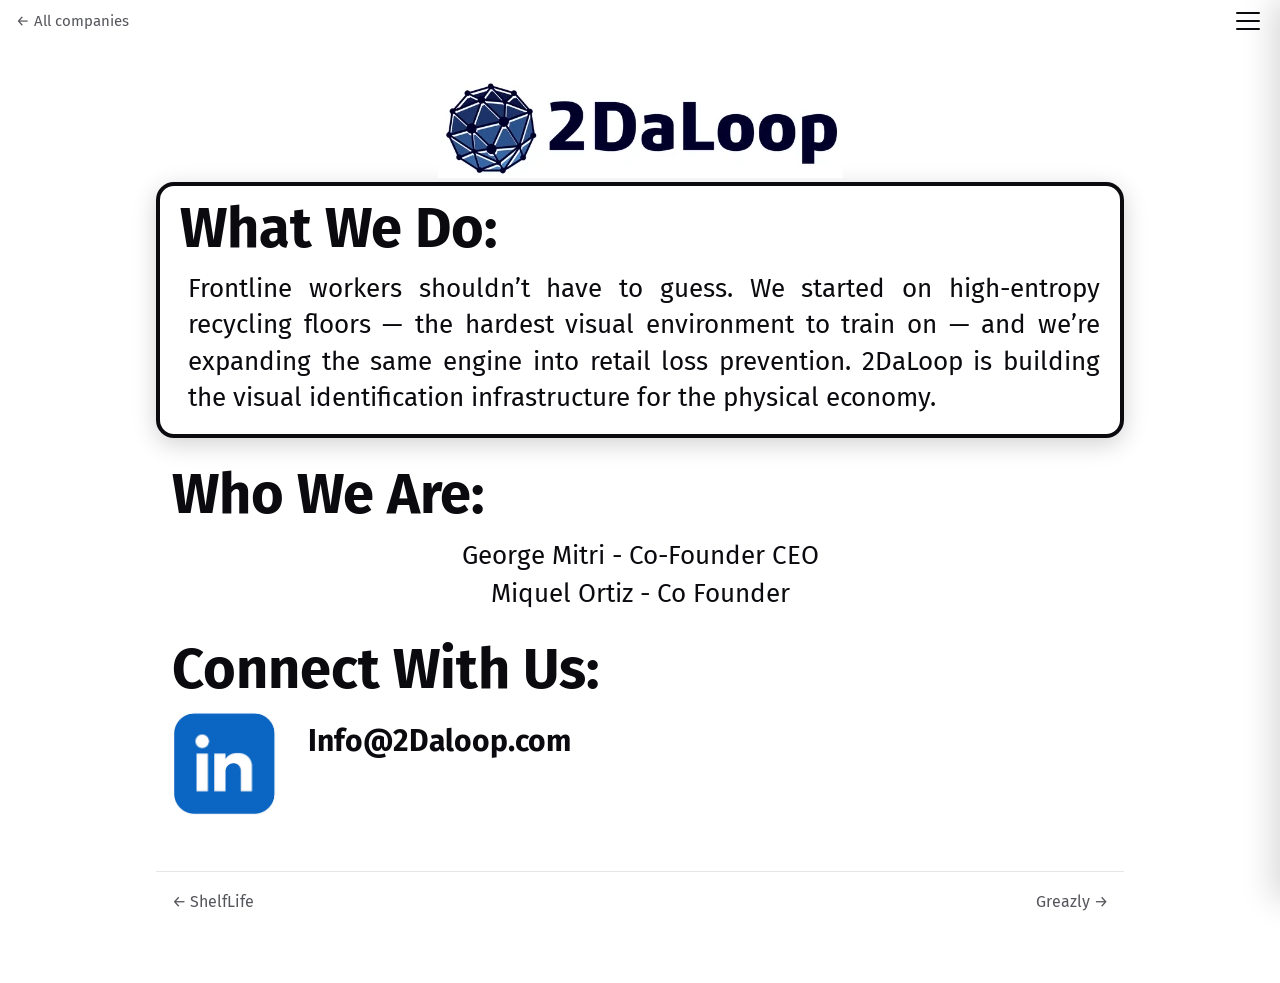
==== companies/2daloop.html @ c53cc679 "First Outline Upload" ====
<!doctype html>
<html lang="en">
<head>
<meta charset="utf-8">
<meta name="viewport" content="width=device-width, initial-scale=1">
<title>2DaLoop · Techstars Future of Food</title>
<meta name="description" content="2DaLoop at Techstars Future of Food Demo Day.">
<link rel="preconnect" href="https://fonts.googleapis.com">
<link rel="preconnect" href="https://fonts.gstatic.com" crossorigin>
<link href="https://fonts.googleapis.com/css2?family=Fira+Sans:wght@400;600;700&display=swap" rel="stylesheet">
<link rel="stylesheet" href="../styles.css">
</head>
<body>
<header class="topbar">
  <a class="back" href="../index.html">← All companies</a>
  <button class="menu-btn" aria-label="Open menu" aria-expanded="false" aria-controls="menu"><span></span><span></span><span></span></button>
</header>
<div class="menu-scrim"></div>
<nav class="menu" id="menu" aria-label="Site">
  <button class="close" aria-label="Close menu">&times;</button>
  <ul><li><a href="../index.html">Demo Day home</a></li></ul>
  <h2>Companies</h2>
  <ul>
      <li><a href="../companies/shelflife.html">ShelfLife</a></li>
      <li><a href="../companies/2daloop.html" aria-current="page">2DaLoop</a></li>
      <li><a href="../companies/greazly.html">Greazly</a></li>
      <li><a href="../companies/skyacres.html">SkyAcres</a></li>
      <li><a href="../companies/verde.html">Verde Biomaterials</a></li>
      <li><a href="../companies/nanofreeze.html">NanoFreeze</a></li>
      <li><a href="../companies/pinto.html">Pinto Robotics</a></li>
      <li><a href="../companies/oscar.html">Oscar</a></li>
  </ul>
</nav>
<main class="company">
  <h1 class="brand"><img src="../assets/logos/2daloop.png" alt="2DaLoop"></h1>

  <section class="what">
    <div class="card">
      <h2>What We Do:</h2>
      <p>Frontline workers shouldn’t have to guess. We started on high-entropy recycling floors — the hardest visual environment to train on — and we’re expanding the same engine into retail loss prevention. 2DaLoop is building the visual identification infrastructure for the physical economy.</p>
    </div>
  </section>

  <section class="who">
    <h2>Who We Are:</h2>
    <ul class="team">
    <li>George Mitri - Co-Founder CEO</li>
    <li>Miquel Ortiz - Co Founder</li>
    </ul>
  </section>

  <section class="connect">
    <h2>Connect With Us:</h2>
    <div class="row">
      <a class="li" href="#" target="_blank" rel="noopener" aria-label="2DaLoop on LinkedIn"><img src="../assets/linkedin.png" alt="LinkedIn"></a>
      <a class="email" href="mailto:Info@2Daloop.com">Info@2Daloop.com</a>
    </div>
  </section>

  <nav class="pager" aria-label="More companies">
    <a href="shelflife.html">← ShelfLife</a>
    <a href="greazly.html">Greazly →</a>
  </nav>
</main>
<script src="../menu.js"></script>
</body>
</html>
---- styles.css ----
/* Techstars Future of Food — Demo Day */
:root {
  --ink: #0b0b0f;
  --muted: #55565c;
  --line: #0b0b0f;
  --bg: #ffffff;
  --accent: #0a66c2;
  --radius: 18px;
  --max: 1000px;
}

* { box-sizing: border-box; }
html, body { margin: 0; }
body {
  background: var(--bg);
  color: var(--ink);
  font-family: "Fira Sans", system-ui, -apple-system, "Segoe UI", sans-serif;
  -webkit-font-smoothing: antialiased;
}
img { max-width: 100%; display: block; }
a { color: inherit; }

/* ---------- Top bar + menu ---------- */
.topbar {
  position: sticky; top: 0; z-index: 20;
  height: 42px;
  display: flex; align-items: center; justify-content: space-between;
  padding: 0 12px 0 16px;
  background: rgba(255,255,255,.94);
  backdrop-filter: blur(6px);
}
.topbar .back {
  font-size: 15px; text-decoration: none; color: var(--muted);
}
.topbar .back:hover { color: var(--ink); }
.menu-btn {
  margin-left: auto;
  width: 40px; height: 40px;
  display: grid; place-content: center; gap: 6px;
  background: none; border: 0; cursor: pointer; padding: 0;
}
.menu-btn span { display: block; width: 24px; height: 2px; background: var(--ink); border-radius: 2px; }

.menu-scrim {
  position: fixed; inset: 0; z-index: 30;
  background: rgba(0,0,0,.35);
  opacity: 0; pointer-events: none; transition: opacity .2s;
}
.menu {
  position: fixed; top: 0; right: 0; bottom: 0; z-index: 40;
  width: min(320px, 85vw);
  background: #fff;
  box-shadow: -8px 0 30px rgba(0,0,0,.15);
  transform: translateX(100%); transition: transform .25s ease;
  padding: 16px 24px 32px;
  overflow-y: auto;
}
.menu-open .menu { transform: none; }
.menu-open .menu-scrim { opacity: 1; pointer-events: auto; }
.menu .close {
  display: block; margin-left: auto;
  background: none; border: 0; font-size: 30px; line-height: 1; cursor: pointer; padding: 4px 8px;
}
.menu h2 { font-size: 13px; letter-spacing: .08em; text-transform: uppercase; color: var(--muted); margin: 24px 0 8px; font-weight: 600; }
.menu ul { list-style: none; margin: 0; padding: 0; }
.menu a { display: block; padding: 9px 0; text-decoration: none; font-size: 18px; border-bottom: 1px solid #eee; }
.menu a:hover, .menu a[aria-current="page"] { color: var(--accent); }

/* ---------- Landing page ---------- */
.hero { margin: 0; }
.hero img { width: 100%; height: auto; max-height: 420px; object-fit: cover; object-position: left center; }

.logos {
  max-width: 1300px; margin: 0 auto;
  padding: 40px 24px 64px;
  display: flex; flex-wrap: wrap; justify-content: center;
  gap: 24px 16px;
}
.logos a {
  flex: 0 1 calc((100% - 32px) / 3);
  min-height: 160px;
  display: flex; align-items: center; justify-content: center;
  padding: 12px;
  border-radius: 14px;
  transition: transform .2s ease, box-shadow .2s ease;
}
.logos a:hover, .logos a:focus-visible {
  transform: translateY(-3px);
  box-shadow: 0 10px 30px rgba(0,0,0,.10);
  outline: none;
}
.logos img { max-height: 150px; max-width: 100%; width: auto; object-fit: contain; }
.logos img.sm { max-height: 120px; }

@media (max-width: 760px) {
  .logos a { flex-basis: calc((100% - 16px) / 2); min-height: 120px; }
  .logos img { max-height: 100px; }
  .logos img.sm { max-height: 90px; }
}

/* ---------- Company page ---------- */
.company {
  max-width: var(--max); margin: 0 auto;
  padding: 24px 16px 72px;
}
.company .brand { display: flex; justify-content: center; margin: 12px 0 0; }
.company .brand img { max-height: 110px; width: auto; }
.company h2 {
  font-size: clamp(36px, 6vw, 56px);
  font-weight: 700;
  line-height: 1.05;
  margin: 0 0 12px;
}
.card {
  border: 4px solid var(--line);
  border-radius: var(--radius);
  box-shadow: 0 6px 24px rgba(0,0,0,.18);
  padding: 14px 20px 18px;
  margin-top: 4px;
}
.card p {
  font-size: clamp(18px, 2.3vw, 26px);
  line-height: 1.4;
  text-align: justify;
  margin: 0 0 0 8px;
}
section.who, section.connect { padding: 0 16px; margin-top: 28px; }
.team { list-style: none; margin: 0; padding: 0; text-align: center; font-size: clamp(18px, 2.3vw, 26px); line-height: 1.45; }
.connect .row { display: flex; align-items: flex-start; gap: 32px; flex-wrap: wrap; }
.connect .row img { width: 104px; height: 104px; border-radius: 16px; }
.connect .email { font-size: clamp(20px, 2.6vw, 30px); font-weight: 700; text-decoration: none; margin-top: 12px; }
.connect .email:hover, .connect .li:hover { opacity: .8; }
.connect .web { display: block; margin-top: 8px; font-size: 18px; color: var(--muted); }

.placeholder { color: #9a9ba0; font-style: italic; }

.pager {
  display: flex; justify-content: space-between; gap: 16px;
  margin-top: 56px; padding: 20px 16px 0; border-top: 1px solid #e6e6e6;
  font-size: 16px;
}
.pager a { text-decoration: none; color: var(--muted); }
.pager a:hover { color: var(--ink); }
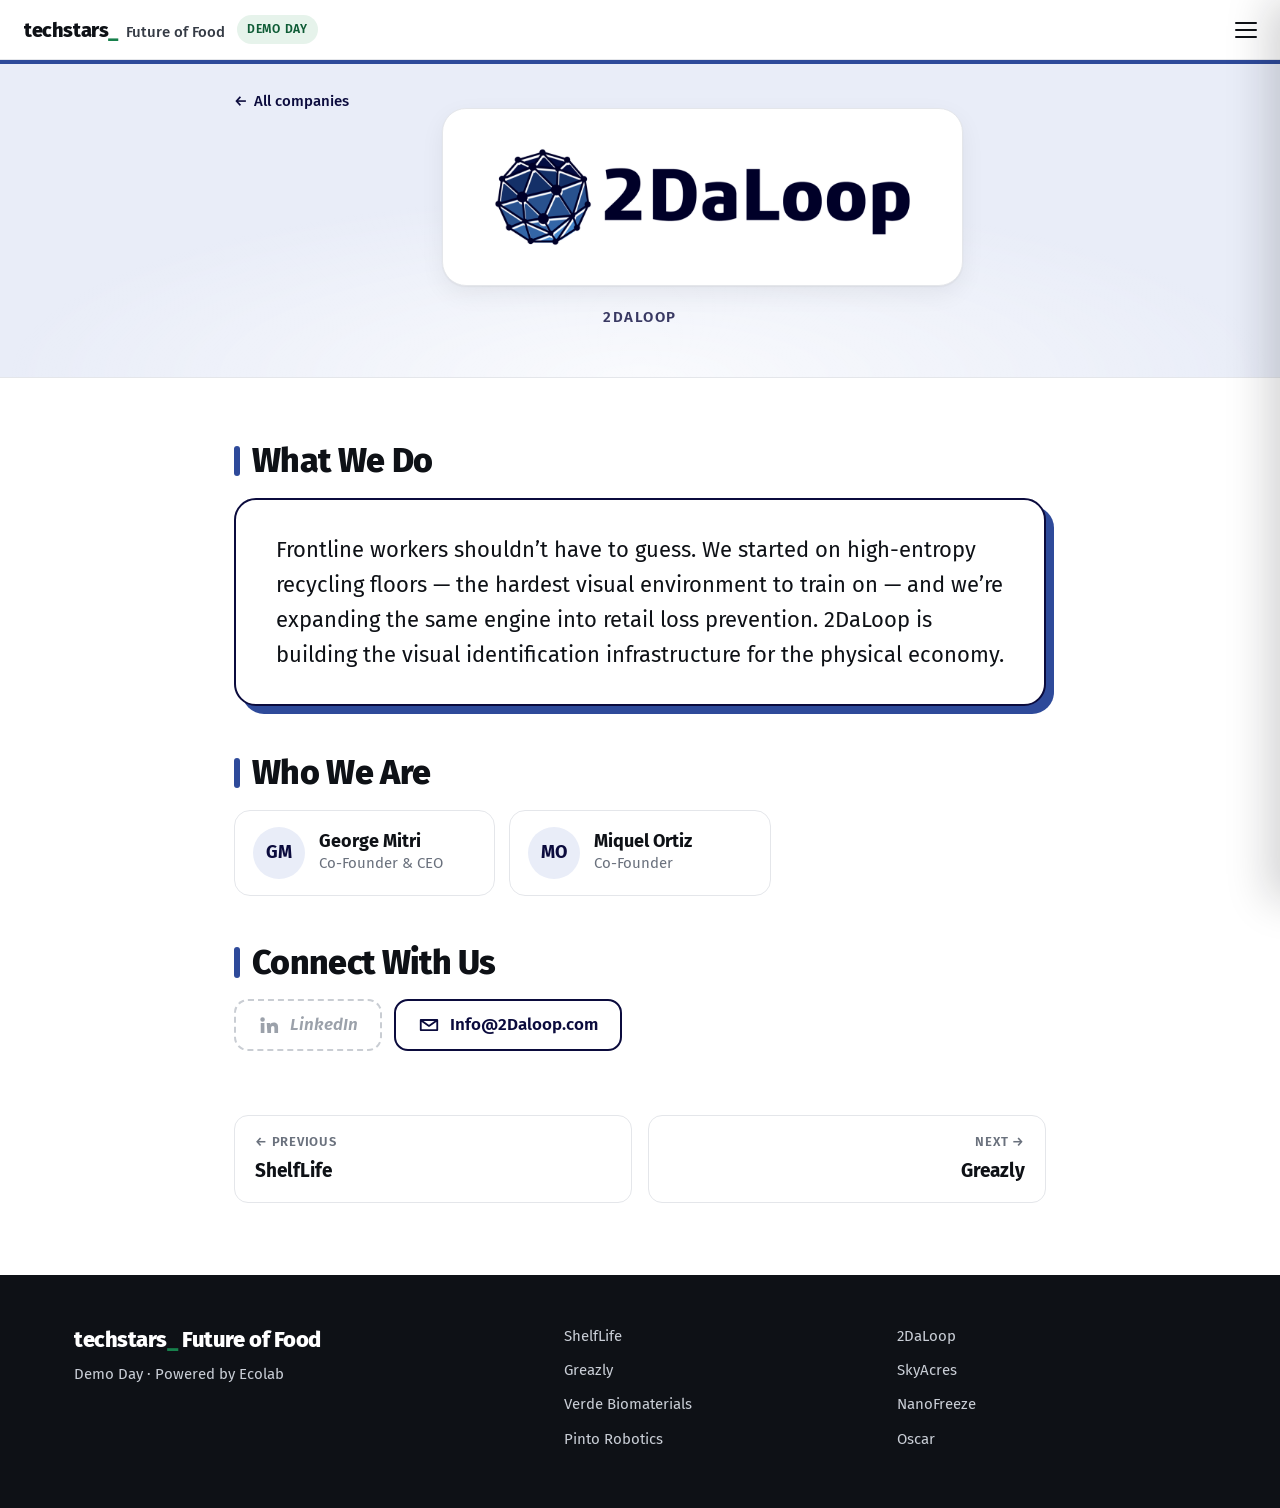
==== commit ea7f8b50: "Redesign the Demo Day site - Home: new hero (kitchen photo with the Techstars/Ecolab lockup), intro," ====
--- a/companies/2daloop.html
+++ b/companies/2daloop.html
@@ -5,63 +5,107 @@
 <meta name="viewport" content="width=device-width, initial-scale=1">
 <title>2DaLoop · Techstars Future of Food</title>
 <meta name="description" content="2DaLoop at Techstars Future of Food Demo Day.">
+<meta name="theme-color" content="#ffffff">
 <link rel="preconnect" href="https://fonts.googleapis.com">
 <link rel="preconnect" href="https://fonts.gstatic.com" crossorigin>
-<link href="https://fonts.googleapis.com/css2?family=Fira+Sans:wght@400;600;700&display=swap" rel="stylesheet">
+<link href="https://fonts.googleapis.com/css2?family=Fira+Sans:wght@400;500;600;700;800&display=swap" rel="stylesheet">
 <link rel="stylesheet" href="../styles.css">
 </head>
-<body>
+<body class="company-page" style="--brand:#2E4A9A;--brand-ink:#0B0B3D;--brand-soft:#E9EDF8">
 <header class="topbar">
-  <a class="back" href="../index.html">← All companies</a>
+  <a class="wordmark" href="../index.html">
+    <span class="wm-main">techstars<span class="wm-us">_</span></span>
+    <span class="wm-sub">Future of Food</span>
+  </a>
+  <span class="pill">Demo Day</span>
   <button class="menu-btn" aria-label="Open menu" aria-expanded="false" aria-controls="menu"><span></span><span></span><span></span></button>
 </header>
 <div class="menu-scrim"></div>
 <nav class="menu" id="menu" aria-label="Site">
-  <button class="close" aria-label="Close menu">&times;</button>
-  <ul><li><a href="../index.html">Demo Day home</a></li></ul>
-  <h2>Companies</h2>
-  <ul>
-      <li><a href="../companies/shelflife.html">ShelfLife</a></li>
-      <li><a href="../companies/2daloop.html" aria-current="page">2DaLoop</a></li>
-      <li><a href="../companies/greazly.html">Greazly</a></li>
-      <li><a href="../companies/skyacres.html">SkyAcres</a></li>
-      <li><a href="../companies/verde.html">Verde Biomaterials</a></li>
-      <li><a href="../companies/nanofreeze.html">NanoFreeze</a></li>
-      <li><a href="../companies/pinto.html">Pinto Robotics</a></li>
-      <li><a href="../companies/oscar.html">Oscar</a></li>
+  <div class="menu-head">
+    <span class="menu-title">Demo Day</span>
+    <button class="close" aria-label="Close menu">&times;</button>
+  </div>
+  <ul class="menu-home"><li><a href="../index.html">All companies</a></li></ul>
+  <p class="menu-label">Companies</p>
+  <ul class="menu-list">
+      <li><a href="../companies/shelflife.html"><img src="../assets/logos/shelflife.png" alt="">ShelfLife</a></li>
+      <li><a href="../companies/2daloop.html" aria-current="page"><img src="../assets/logos/2daloop.png" alt="">2DaLoop</a></li>
+      <li><a href="../companies/greazly.html"><img src="../assets/logos/greazly.png" alt="">Greazly</a></li>
+      <li><a href="../companies/skyacres.html"><img src="../assets/logos/skyacres.png" alt="">SkyAcres</a></li>
+      <li><a href="../companies/verde.html"><img src="../assets/logos/verde.png" alt="">Verde Biomaterials</a></li>
+      <li><a href="../companies/nanofreeze.html"><img src="../assets/logos/nanofreeze.png" alt="">NanoFreeze</a></li>
+      <li><a href="../companies/pinto.html"><img src="../assets/logos/pinto.png" alt="">Pinto Robotics</a></li>
+      <li><a href="../companies/oscar.html"><img src="../assets/logos/oscar.png" alt="">Oscar</a></li>
   </ul>
 </nav>
-<main class="company">
-  <h1 class="brand"><img src="../assets/logos/2daloop.png" alt="2DaLoop"></h1>
-
-  <section class="what">
-    <div class="card">
-      <h2>What We Do:</h2>
-      <p>Frontline workers shouldn’t have to guess. We started on high-entropy recycling floors — the hardest visual environment to train on — and we’re expanding the same engine into retail loss prevention. 2DaLoop is building the visual identification infrastructure for the physical economy.</p>
+<main>
+  <section class="company-hero">
+    <div class="wrap narrow">
+      <a class="crumb" href="../index.html"><span aria-hidden="true">←</span> All companies</a>
+      <div class="brand-card">
+        <img src="../assets/logos/2daloop.png" alt="">
+      </div>
+      <h1 class="company-name">2DaLoop</h1>
     </div>
   </section>
 
-  <section class="who">
-    <h2>Who We Are:</h2>
-    <ul class="team">
-    <li>George Mitri - Co-Founder CEO</li>
-    <li>Miquel Ortiz - Co Founder</li>
-    </ul>
-  </section>
+  <div class="wrap narrow company-body">
+    <section class="block what">
+      <h2>What We Do</h2>
+      <div class="what-card">
+        <p>Frontline workers shouldn’t have to guess. We started on high-entropy recycling floors — the hardest visual environment to train on — and we’re expanding the same engine into retail loss prevention. 2DaLoop is building the visual identification infrastructure for the physical economy.</p>
+      </div>
+    </section>
 
-  <section class="connect">
-    <h2>Connect With Us:</h2>
-    <div class="row">
-      <a class="li" href="#" target="_blank" rel="noopener" aria-label="2DaLoop on LinkedIn"><img src="../assets/linkedin.png" alt="LinkedIn"></a>
-      <a class="email" href="mailto:Info@2Daloop.com">Info@2Daloop.com</a>
+    <section class="block who">
+      <h2>Who We Are</h2>
+      <ul class="team">
+      <li class="person">
+        <span class="avatar" aria-hidden="true">GM</span>
+        <span><span class="p-name">George Mitri</span><span class="p-role">Co-Founder &amp; CEO</span></span>
+      </li>
+      <li class="person">
+        <span class="avatar" aria-hidden="true">MO</span>
+        <span><span class="p-name">Miquel Ortiz</span><span class="p-role">Co-Founder</span></span>
+      </li>
+      </ul>
+    </section>
+
+    <section class="block connect">
+      <h2>Connect With Us</h2>
+      <div class="btn-row">
+        <span class="btn btn-li is-placeholder" title="LinkedIn link coming soon"><svg viewBox="0 0 24 24" aria-hidden="true"><path fill="currentColor" d="M4.98 3.5a2.5 2.5 0 1 1 0 5 2.5 2.5 0 0 1 0-5zM3 9.75h4v11H3zM9.5 9.75h3.8v1.6h.06c.53-.95 1.83-1.95 3.77-1.95 4.03 0 4.77 2.5 4.77 5.75v5.6h-4v-4.96c0-1.18-.02-2.7-1.7-2.7-1.7 0-1.96 1.28-1.96 2.6v5.06h-4z"/></svg>LinkedIn</span>
+        <a class="btn btn-mail" href="mailto:Info@2Daloop.com"><svg viewBox="0 0 24 24" aria-hidden="true"><path fill="none" stroke="currentColor" stroke-width="2" stroke-linecap="round" stroke-linejoin="round" d="M3 6.5h18v11H3zM3.5 7l8.5 6 8.5-6"/></svg>Info@2Daloop.com</a>
+      </div>
+    </section>
+
+    <nav class="pager" aria-label="More companies">
+      <a class="pager-card prev" href="shelflife.html"><span class="pager-label">← Previous</span><span class="pager-name">ShelfLife</span></a>
+      <a class="pager-card next" href="greazly.html"><span class="pager-label">Next →</span><span class="pager-name">Greazly</span></a>
+    </nav>
+  </div>
+</main>
+<footer class="site-footer">
+  <div class="wrap footer-grid">
+    <div>
+      <p class="f-brand">techstars<span class="wm-us">_</span> Future of Food</p>
+      <p class="f-sub">Demo Day · Powered by Ecolab</p>
     </div>
-  </section>
-
-  <nav class="pager" aria-label="More companies">
-    <a href="shelflife.html">← ShelfLife</a>
-    <a href="greazly.html">Greazly →</a>
-  </nav>
-</main>
+    <nav aria-label="Companies">
+      <ul class="f-links">
+        <li><a href="../companies/shelflife.html">ShelfLife</a></li>
+        <li><a href="../companies/2daloop.html">2DaLoop</a></li>
+        <li><a href="../companies/greazly.html">Greazly</a></li>
+        <li><a href="../companies/skyacres.html">SkyAcres</a></li>
+        <li><a href="../companies/verde.html">Verde Biomaterials</a></li>
+        <li><a href="../companies/nanofreeze.html">NanoFreeze</a></li>
+        <li><a href="../companies/pinto.html">Pinto Robotics</a></li>
+        <li><a href="../companies/oscar.html">Oscar</a></li>
+      </ul>
+    </nav>
+  </div>
+</footer>
 <script src="../menu.js"></script>
 </body>
 </html>
--- a/styles.css
+++ b/styles.css
@@ -1,143 +1,330 @@
 /* Techstars Future of Food — Demo Day */
 :root {
-  --ink: #0b0b0f;
-  --muted: #55565c;
-  --line: #0b0b0f;
+  --ink: #0e1116;
+  --ink-2: #353b45;
+  --muted: #6a717d;
+  --line: #e4e6ea;
   --bg: #ffffff;
-  --accent: #0a66c2;
+  --surface: #f5f6f2;
+  --accent: #17804c;
+  --accent-ink: #0f5c36;
+  --accent-soft: #e6f3eb;
+  --li: #0a66c2;
+  --brand: var(--accent);       /* overridden per company page */
+  --brand-ink: var(--accent-ink);
+  --brand-soft: var(--accent-soft);
   --radius: 18px;
-  --max: 1000px;
+  --wrap: 1180px;
+  --narrow: 860px;
+  --shadow: 0 1px 2px rgba(14,17,22,.06), 0 8px 24px rgba(14,17,22,.06);
+  --shadow-lift: 0 2px 4px rgba(14,17,22,.06), 0 18px 40px rgba(14,17,22,.12);
+  --ease: cubic-bezier(.2,.7,.2,1);
 }
 
 * { box-sizing: border-box; }
 html, body { margin: 0; }
+html { scroll-behavior: smooth; }
 body {
   background: var(--bg);
   color: var(--ink);
   font-family: "Fira Sans", system-ui, -apple-system, "Segoe UI", sans-serif;
+  font-size: 17px;
+  line-height: 1.55;
   -webkit-font-smoothing: antialiased;
+  text-rendering: optimizeLegibility;
 }
 img { max-width: 100%; display: block; }
 a { color: inherit; }
-
-/* ---------- Top bar + menu ---------- */
+:focus-visible { outline: 3px solid var(--accent); outline-offset: 3px; border-radius: 6px; }
+
+.wrap { width: 100%; max-width: var(--wrap); margin: 0 auto; padding: 0 24px; }
+.wrap.narrow { max-width: var(--narrow); }
+
+/* ---------- Top bar ---------- */
 .topbar {
   position: sticky; top: 0; z-index: 20;
-  height: 42px;
-  display: flex; align-items: center; justify-content: space-between;
-  padding: 0 12px 0 16px;
-  background: rgba(255,255,255,.94);
-  backdrop-filter: blur(6px);
-}
-.topbar .back {
-  font-size: 15px; text-decoration: none; color: var(--muted);
-}
-.topbar .back:hover { color: var(--ink); }
+  height: 60px;
+  display: flex; align-items: center; gap: 12px;
+  padding: 0 12px 0 24px;
+  background: rgba(255,255,255,.88);
+  backdrop-filter: saturate(1.4) blur(10px);
+  -webkit-backdrop-filter: saturate(1.4) blur(10px);
+  border-bottom: 1px solid var(--line);
+}
+.wordmark { display: flex; align-items: baseline; gap: 8px; text-decoration: none; line-height: 1; }
+.wm-main { font-weight: 800; font-size: 20px; letter-spacing: -.02em; }
+.wm-us, .f-brand .wm-us { color: var(--accent); }
+.wm-sub { font-weight: 500; font-size: 15px; color: var(--ink-2); }
+.pill {
+  font-size: 12px; font-weight: 600; letter-spacing: .06em; text-transform: uppercase;
+  color: var(--accent-ink); background: var(--accent-soft);
+  padding: 5px 10px; border-radius: 999px;
+}
 .menu-btn {
   margin-left: auto;
-  width: 40px; height: 40px;
-  display: grid; place-content: center; gap: 6px;
+  width: 44px; height: 44px; border-radius: 12px;
+  display: grid; place-content: center; gap: 5px;
   background: none; border: 0; cursor: pointer; padding: 0;
-}
-.menu-btn span { display: block; width: 24px; height: 2px; background: var(--ink); border-radius: 2px; }
-
+  transition: background .2s;
+}
+.menu-btn:hover { background: var(--surface); }
+.menu-btn span { display: block; width: 22px; height: 2px; background: var(--ink); border-radius: 2px; }
+
+/* ---------- Slide-out menu ---------- */
 .menu-scrim {
   position: fixed; inset: 0; z-index: 30;
-  background: rgba(0,0,0,.35);
-  opacity: 0; pointer-events: none; transition: opacity .2s;
+  background: rgba(14,17,22,.4);
+  opacity: 0; pointer-events: none; transition: opacity .25s;
 }
 .menu {
   position: fixed; top: 0; right: 0; bottom: 0; z-index: 40;
-  width: min(320px, 85vw);
+  width: min(360px, 88vw);
   background: #fff;
-  box-shadow: -8px 0 30px rgba(0,0,0,.15);
-  transform: translateX(100%); transition: transform .25s ease;
-  padding: 16px 24px 32px;
+  box-shadow: -12px 0 40px rgba(14,17,22,.18);
+  transform: translateX(100%); transition: transform .3s var(--ease);
+  padding: 12px 20px 32px;
   overflow-y: auto;
 }
 .menu-open .menu { transform: none; }
 .menu-open .menu-scrim { opacity: 1; pointer-events: auto; }
+.menu-head { display: flex; align-items: center; justify-content: space-between; height: 48px; }
+.menu-title { font-weight: 700; font-size: 18px; }
 .menu .close {
-  display: block; margin-left: auto;
-  background: none; border: 0; font-size: 30px; line-height: 1; cursor: pointer; padding: 4px 8px;
-}
-.menu h2 { font-size: 13px; letter-spacing: .08em; text-transform: uppercase; color: var(--muted); margin: 24px 0 8px; font-weight: 600; }
+  width: 44px; height: 44px; border-radius: 12px;
+  background: none; border: 0; font-size: 30px; line-height: 1; cursor: pointer;
+}
+.menu .close:hover { background: var(--surface); }
 .menu ul { list-style: none; margin: 0; padding: 0; }
-.menu a { display: block; padding: 9px 0; text-decoration: none; font-size: 18px; border-bottom: 1px solid #eee; }
-.menu a:hover, .menu a[aria-current="page"] { color: var(--accent); }
-
-/* ---------- Landing page ---------- */
-.hero { margin: 0; }
-.hero img { width: 100%; height: auto; max-height: 420px; object-fit: cover; object-position: left center; }
-
-.logos {
-  max-width: 1300px; margin: 0 auto;
-  padding: 40px 24px 64px;
-  display: flex; flex-wrap: wrap; justify-content: center;
-  gap: 24px 16px;
-}
-.logos a {
-  flex: 0 1 calc((100% - 32px) / 3);
-  min-height: 160px;
+.menu-home a {
   display: flex; align-items: center; justify-content: center;
-  padding: 12px;
+  margin: 12px 0 8px; padding: 12px; border-radius: 12px;
+  background: var(--ink); color: #fff; text-decoration: none; font-weight: 600;
+}
+.menu-home a:hover { background: var(--accent-ink); }
+.menu-label { font-size: 12px; letter-spacing: .08em; text-transform: uppercase; color: var(--muted); font-weight: 600; margin: 24px 4px 8px; }
+.menu-list a {
+  display: flex; align-items: center; gap: 14px;
+  padding: 8px; border-radius: 12px;
+  text-decoration: none; font-size: 16px; font-weight: 500;
+  transition: background .15s;
+}
+.menu-list img {
+  width: 56px; height: 36px; object-fit: contain;
+  background: #fff; border: 1px solid var(--line); border-radius: 8px; padding: 3px;
+}
+.menu-list a:hover { background: var(--surface); }
+.menu-list a[aria-current="page"] { background: var(--accent-soft); color: var(--accent-ink); }
+
+/* ---------- Landing ---------- */
+.hero { margin: 0; position: relative; background: #111; }
+.hero img { width: 100%; height: clamp(220px, 34vw, 460px); object-fit: cover; object-position: left center; }
+/* Layered hero: photo, a soft dark fade on the left for legibility, then the white lockup */
+.hero-layered::before {
+  content: ""; position: absolute; inset: 0; z-index: 1; pointer-events: none;
+  background: linear-gradient(90deg, rgba(0,0,0,.55) 0%, rgba(0,0,0,.25) 40%, transparent 65%);
+}
+.hero-layered .hero-photo { object-position: 70% 28%; }
+.hero .hero-lockup {
+  position: absolute; z-index: 2;
+  left: clamp(20px, 5.5vw, 80px); top: 50%; transform: translateY(-50%);
+  width: auto; height: 78%; max-width: 46%; max-height: none;
+  object-fit: contain; object-position: left center;
+}
+@media (max-width: 720px) { .hero .hero-lockup { max-width: 62%; height: 74%; } }
+.hero::after {
+  content: ""; position: absolute; inset: auto 0 0 0; height: 30%;
+  background: linear-gradient(to bottom, transparent, rgba(0,0,0,.25));
+  pointer-events: none;
+}
+
+.intro { text-align: center; padding-top: clamp(40px, 7vw, 80px); padding-bottom: 32px; }
+.eyebrow {
+  display: inline-block; margin: 0 0 14px;
+  font-size: 13px; font-weight: 600; letter-spacing: .1em; text-transform: uppercase;
+  color: var(--accent-ink);
+}
+.intro h1 {
+  margin: 0; font-size: clamp(36px, 5.5vw, 60px); line-height: 1.05; letter-spacing: -.025em; font-weight: 800;
+}
+.lede { max-width: 620px; margin: 18px auto 0; font-size: clamp(17px, 1.6vw, 20px); color: var(--ink-2); }
+
+/* Flex (not grid) so a short last row sits centered instead of hugging the left */
+.logo-grid {
+  --cols: 4; --gap: 20px;
+  list-style: none; margin: 0; padding: 24px 0 clamp(56px, 8vw, 96px);
+  display: flex; flex-wrap: wrap; justify-content: center; gap: var(--gap);
+}
+.logo-grid > li { flex: 0 0 calc((100% - (var(--cols) - 1) * var(--gap)) / var(--cols)); }
+/* 8 identical boxes. Each holds a company's original logo file, shown whole:
+   the image is scaled to fit inside the box and never cropped. */
+.logo-box > a {
+  display: block;
+  aspect-ratio: 5 / 2;            /* matches the 1500 x 600 logo files */
+  border-radius: var(--radius);
+  transition: background-color .3s var(--ease), transform .3s var(--ease);
+}
+.logo-box img {
+  display: block;
+  width: 100%; height: 100%;
+  object-fit: contain;            /* fit the whole file inside the box, no cropping */
+  mix-blend-mode: multiply;       /* white file backgrounds take on the hover tint */
+  /* Files with lots of empty canvas are scaled up from the center. Nothing clips
+     (no overflow: hidden anywhere), the extra white canvas is invisible, and
+     pointer-events: none keeps clicks on the correct box. */
+  transform: scale(var(--k, 1));
+  pointer-events: none;
+}
+.logo-box > a:hover, .logo-box > a:focus-visible { background-color: var(--brand-soft); transform: translateY(-3px); }
+.logo-nanofreeze { --k: 1.8; }   /* 1080 x 1080 square file */
+.logo-oscar      { --k: 1.45; }  /* 2000 x 1615 file */
+.logo-greazly    { --k: 1.2; }
+.logo-skyacres   { --k: 1.2; }
+
+/* ---------- Company page ---------- */
+/* Each company page sets --brand / --brand-ink / --brand-soft on <body> */
+.company-hero {
+  background:
+    radial-gradient(900px 260px at 50% 100%, rgba(255,255,255,.75), transparent 70%),
+    var(--brand-soft);
+  border-top: 4px solid var(--brand);
+  border-bottom: 1px solid var(--line);
+  padding: 20px 0 48px;
+  text-align: center;
+}
+.crumb {
+  display: inline-flex; align-items: center; gap: 6px;
+  float: left;
+  font-size: 15px; font-weight: 500; color: var(--brand-ink); text-decoration: none;
+  padding: 6px 10px; margin-left: -10px; border-radius: 10px;
+}
+.crumb:hover { background: rgba(255,255,255,.8); }
+.brand-card {
+  clear: both;
+  display: inline-flex; align-items: center; justify-content: center;
+  margin-top: 24px;
+  min-width: min(420px, 100%);
+  padding: 28px 40px;
+  background: #fff; border: 1px solid var(--line); border-radius: 24px;
+  box-shadow: var(--shadow);
+}
+.brand-card img { max-height: 120px; width: auto; }
+/* Original files with lots of empty canvas: scaled up from the center.
+   Nothing clips (no overflow: hidden), and the transparent canvas around the art is invisible. */
+.brand-card img.scaled { height: 120px; transform: scale(var(--k, 1)); pointer-events: none; }
+.company-name { margin: 20px 0 0; font-size: 15px; font-weight: 600; letter-spacing: .1em; text-transform: uppercase; color: var(--brand-ink); opacity: .8; }
+
+.company-body { padding-top: 16px; padding-bottom: 72px; }
+.block { margin-top: 48px; }
+.block h2 {
+  display: flex; align-items: center; gap: 12px;
+  margin: 0 0 18px;
+  font-size: clamp(26px, 3.4vw, 34px); font-weight: 800; letter-spacing: -.02em; line-height: 1.1;
+}
+.block h2::before {
+  content: ""; width: 6px; height: .9em; border-radius: 3px; background: var(--brand);
+}
+
+/* Bold bordered card — nods to the original outline, in the company's colors */
+.what-card {
+  background: #fff;
+  border: 2px solid var(--brand-ink);
+  border-radius: 22px;
+  padding: clamp(20px, 3.5vw, 32px) clamp(22px, 4vw, 40px);
+  box-shadow: 8px 8px 0 var(--brand);
+}
+.what-card p { margin: 0; font-size: clamp(18px, 2vw, 22px); line-height: 1.6; color: var(--ink); }
+
+.team { list-style: none; margin: 0; padding: 0; display: grid; grid-template-columns: repeat(auto-fill, minmax(240px, 1fr)); gap: 14px; }
+.person {
+  display: flex; align-items: center; gap: 14px;
+  padding: 16px 18px;
+  background: #fff; border: 1px solid var(--line); border-radius: 16px;
+}
+.avatar {
+  flex: none;
+  width: 52px; height: 52px; border-radius: 50%;
+  display: grid; place-items: center;
+  background: var(--brand-soft); color: var(--brand-ink);
+  font-weight: 700; font-size: 18px; letter-spacing: .02em;
+}
+.p-name { display: block; font-weight: 700; font-size: 18px; line-height: 1.25; }
+.p-role { display: block; color: var(--muted); font-size: 15px; }
+
+.btn-row { display: flex; flex-wrap: wrap; gap: 12px; }
+.btn {
+  display: inline-flex; align-items: center; gap: 10px;
+  min-height: 52px; padding: 0 22px;
   border-radius: 14px;
-  transition: transform .2s ease, box-shadow .2s ease;
-}
-.logos a:hover, .logos a:focus-visible {
-  transform: translateY(-3px);
-  box-shadow: 0 10px 30px rgba(0,0,0,.10);
-  outline: none;
-}
-.logos img { max-height: 150px; max-width: 100%; width: auto; object-fit: contain; }
-.logos img.sm { max-height: 120px; }
-
-@media (max-width: 760px) {
-  .logos a { flex-basis: calc((100% - 16px) / 2); min-height: 120px; }
-  .logos img { max-height: 100px; }
-  .logos img.sm { max-height: 90px; }
-}
-
-/* ---------- Company page ---------- */
-.company {
-  max-width: var(--max); margin: 0 auto;
-  padding: 24px 16px 72px;
-}
-.company .brand { display: flex; justify-content: center; margin: 12px 0 0; }
-.company .brand img { max-height: 110px; width: auto; }
-.company h2 {
-  font-size: clamp(36px, 6vw, 56px);
-  font-weight: 700;
-  line-height: 1.05;
-  margin: 0 0 12px;
-}
-.card {
-  border: 4px solid var(--line);
-  border-radius: var(--radius);
-  box-shadow: 0 6px 24px rgba(0,0,0,.18);
-  padding: 14px 20px 18px;
-  margin-top: 4px;
-}
-.card p {
-  font-size: clamp(18px, 2.3vw, 26px);
-  line-height: 1.4;
-  text-align: justify;
-  margin: 0 0 0 8px;
-}
-section.who, section.connect { padding: 0 16px; margin-top: 28px; }
-.team { list-style: none; margin: 0; padding: 0; text-align: center; font-size: clamp(18px, 2.3vw, 26px); line-height: 1.45; }
-.connect .row { display: flex; align-items: flex-start; gap: 32px; flex-wrap: wrap; }
-.connect .row img { width: 104px; height: 104px; border-radius: 16px; }
-.connect .email { font-size: clamp(20px, 2.6vw, 30px); font-weight: 700; text-decoration: none; margin-top: 12px; }
-.connect .email:hover, .connect .li:hover { opacity: .8; }
-.connect .web { display: block; margin-top: 8px; font-size: 18px; color: var(--muted); }
-
-.placeholder { color: #9a9ba0; font-style: italic; }
-
-.pager {
-  display: flex; justify-content: space-between; gap: 16px;
-  margin-top: 56px; padding: 20px 16px 0; border-top: 1px solid #e6e6e6;
-  font-size: 16px;
-}
-.pager a { text-decoration: none; color: var(--muted); }
-.pager a:hover { color: var(--ink); }
+  font-weight: 600; font-size: 17px; text-decoration: none;
+  transition: transform .2s var(--ease), box-shadow .2s var(--ease), background .2s;
+}
+.btn svg { width: 22px; height: 22px; flex: none; }
+.btn-li { background: var(--li); color: #fff; }
+.btn-mail { background: #fff; color: var(--brand-ink); border: 2px solid var(--brand-ink); }
+a.btn:hover { transform: translateY(-2px); box-shadow: var(--shadow-lift); }
+a.btn-mail:hover { background: var(--brand-ink); color: #fff; }
+
+/* Placeholder content (to be filled in) */
+.placeholder, .is-placeholder { color: #9ba1aa !important; font-style: italic; }
+.person.is-placeholder { border-style: dashed; background: transparent; }
+.person.is-placeholder .avatar { background: var(--surface); color: #9ba1aa; }
+.btn.is-placeholder { background: transparent; border: 2px dashed #c9cdd3; color: #9ba1aa; cursor: default; }
+
+.pager { display: grid; grid-template-columns: 1fr 1fr; gap: 16px; margin-top: 64px; }
+.pager-card {
+  display: flex; flex-direction: column; gap: 4px;
+  padding: 16px 20px;
+  border: 1px solid var(--line); border-radius: 14px;
+  text-decoration: none; background: #fff;
+  transition: border-color .2s, background-color .2s;
+}
+.pager-card.next { text-align: right; }
+.pager-label { font-size: 13px; font-weight: 600; letter-spacing: .06em; text-transform: uppercase; color: var(--muted); }
+.pager-name { font-weight: 700; font-size: 19px; }
+.pager-card:hover { border-color: var(--brand); background: var(--brand-soft); }
+
+/* ---------- Footer ---------- */
+.site-footer { background: var(--ink); color: #c9ced6; padding: 48px 0 56px; }
+.footer-grid { display: grid; grid-template-columns: 1fr 1.4fr; gap: 32px; align-items: start; }
+.f-brand { margin: 0; color: #fff; font-weight: 800; font-size: 22px; letter-spacing: -.02em; }
+.f-sub { margin: 6px 0 0; font-size: 15px; }
+.f-links { list-style: none; margin: 0; padding: 0; display: grid; grid-template-columns: repeat(2, 1fr); gap: 8px 24px; }
+.f-links a { text-decoration: none; font-size: 15px; }
+.f-links a:hover { color: #fff; text-decoration: underline; text-underline-offset: 3px; }
+
+/* ---------- Entrance motion ---------- */
+@media (prefers-reduced-motion: no-preference) {
+  .intro > *, .logo-grid li, .company-hero .brand-card, .block {
+    animation: rise .55s var(--ease) both;
+  }
+  .intro .eyebrow { animation-delay: .05s; }
+  .intro h1 { animation-delay: .12s; }
+  .intro .lede { animation-delay: .2s; }
+  .logo-grid li { animation-delay: calc(.2s + var(--i, 0) * .05s); }
+  .block.what { animation-delay: .12s; }
+  .block.who { animation-delay: .2s; }
+  .block.connect { animation-delay: .28s; }
+}
+@keyframes rise { from { opacity: 0; transform: translateY(14px); } to { opacity: 1; transform: none; } }
+@media (prefers-reduced-motion: reduce) { html { scroll-behavior: auto; } * { transition: none !important; } }
+
+/* ---------- Responsive ---------- */
+@media (max-width: 980px) {
+  .logo-grid { --cols: 3; }
+}
+@media (max-width: 720px) {
+  body { font-size: 16px; }
+  .topbar { height: 56px; padding: 0 8px 0 16px; }
+  .wm-sub { display: none; }
+  .wrap { padding-left: 16px; padding-right: 16px; }
+  .logo-grid { --cols: 2; --gap: 12px; }
+  .brand-card { padding: 22px 24px; }
+  .brand-card img { max-height: 90px; }
+  .brand-card img.scaled { height: 90px; }
+  .what-card { box-shadow: 5px 5px 0 var(--brand); }
+  .btn { width: 100%; justify-content: center; }
+  .pager { gap: 10px; }
+  .pager-card { padding: 14px; }
+  .pager-name { font-size: 17px; }
+  .footer-grid { grid-template-columns: 1fr; }
+}
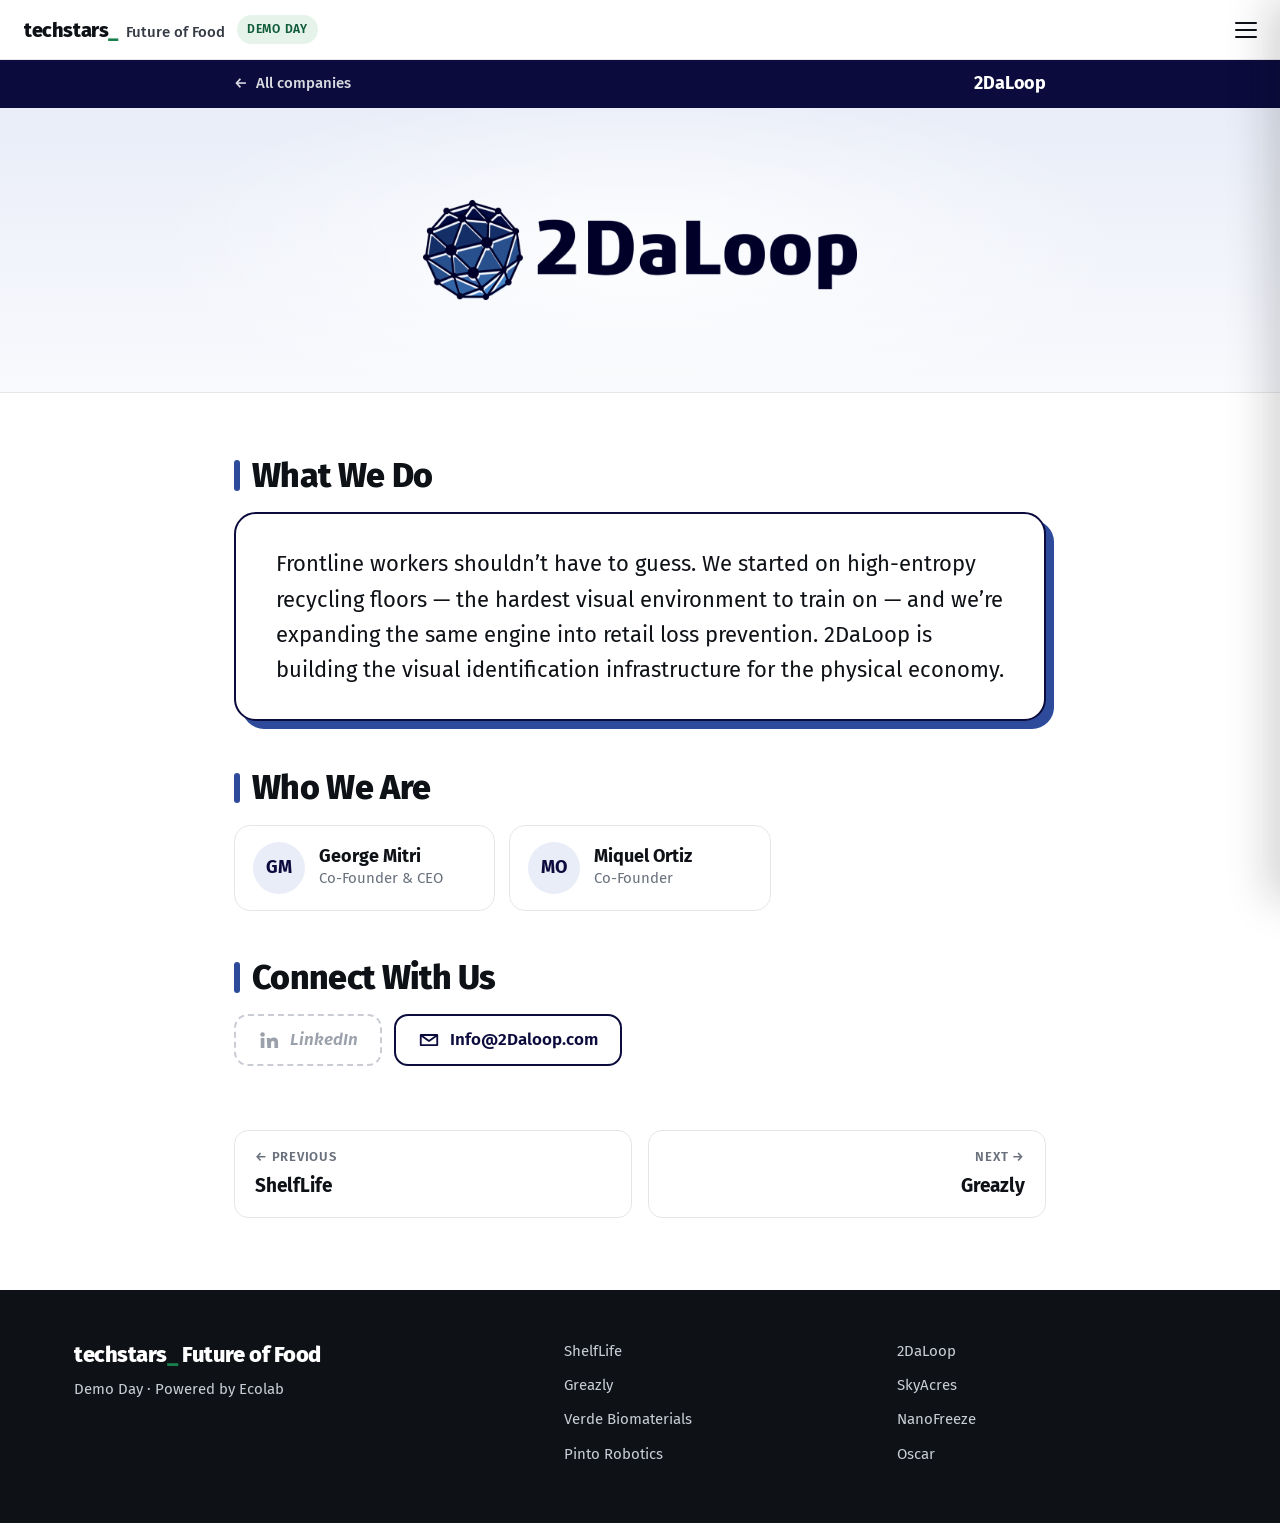
==== commit 44f59889: "Company pages: logo on a tinted banner and a sticky name bar - Logo sits directly on a centered, bra" ====
--- a/companies/2daloop.html
+++ b/companies/2daloop.html
@@ -39,14 +39,18 @@
       <li><a href="../companies/oscar.html"><img src="../assets/logos/oscar.png" alt="">Oscar</a></li>
   </ul>
 </nav>
+<div class="company-bar">
+  <div class="wrap narrow bar-inner">
+    <a class="bar-back" href="../index.html"><span aria-hidden="true">←</span> All companies</a>
+    <h1 class="bar-name">2DaLoop</h1>
+  </div>
+</div>
 <main>
   <section class="company-hero">
     <div class="wrap narrow">
-      <a class="crumb" href="../index.html"><span aria-hidden="true">←</span> All companies</a>
-      <div class="brand-card">
+      <div class="brand-logo" role="img" aria-label="2DaLoop logo">
         <img src="../assets/logos/2daloop.png" alt="">
       </div>
-      <h1 class="company-name">2DaLoop</h1>
     </div>
   </section>
 
--- a/styles.css
+++ b/styles.css
@@ -14,6 +14,7 @@
   --brand-ink: var(--accent-ink);
   --brand-soft: var(--accent-soft);
   --radius: 18px;
+  --topbar-h: 60px;
   --wrap: 1180px;
   --narrow: 860px;
   --shadow: 0 1px 2px rgba(14,17,22,.06), 0 8px 24px rgba(14,17,22,.06);
@@ -43,7 +44,7 @@
 /* ---------- Top bar ---------- */
 .topbar {
   position: sticky; top: 0; z-index: 20;
-  height: 60px;
+  height: var(--topbar-h);
   display: flex; align-items: center; gap: 12px;
   padding: 0 12px 0 24px;
   background: rgba(255,255,255,.88);
@@ -182,36 +183,44 @@
 
 /* ---------- Company page ---------- */
 /* Each company page sets --brand / --brand-ink / --brand-soft on <body> */
+/* Sticky company bar: always visible under the top bar while scrolling */
+.company-bar {
+  position: sticky; top: var(--topbar-h); z-index: 19;
+  background: var(--brand-ink); color: #fff;
+}
+.bar-inner { display: flex; align-items: center; justify-content: space-between; gap: 16px; min-height: 48px; }
+.bar-back {
+  display: inline-flex; align-items: center; gap: 8px;
+  margin-left: -10px; padding: 6px 10px; border-radius: 10px;
+  font-size: 15px; font-weight: 500; text-decoration: none; color: rgba(255,255,255,.85);
+  white-space: nowrap;
+  transition: background .2s, color .2s;
+}
+.bar-back:hover { background: rgba(255,255,255,.12); color: #fff; }
+.bar-name {
+  margin: 0; font-size: 18px; font-weight: 700; letter-spacing: -.01em;
+  white-space: nowrap; overflow: hidden; text-overflow: ellipsis;
+}
+
+/* Logo banner: the logo sits right on the brand-tinted band (like the home hero), no card */
 .company-hero {
   background:
-    radial-gradient(900px 260px at 50% 100%, rgba(255,255,255,.75), transparent 70%),
-    var(--brand-soft);
-  border-top: 4px solid var(--brand);
+    radial-gradient(700px 240px at 50% 50%, rgba(255,255,255,.85), transparent 70%),
+    linear-gradient(180deg, var(--brand-soft), #fff 140%);
   border-bottom: 1px solid var(--line);
-  padding: 20px 0 48px;
-  text-align: center;
-}
-.crumb {
-  display: inline-flex; align-items: center; gap: 6px;
-  float: left;
-  font-size: 15px; font-weight: 500; color: var(--brand-ink); text-decoration: none;
-  padding: 6px 10px; margin-left: -10px; border-radius: 10px;
-}
-.crumb:hover { background: rgba(255,255,255,.8); }
-.brand-card {
-  clear: both;
-  display: inline-flex; align-items: center; justify-content: center;
-  margin-top: 24px;
-  min-width: min(420px, 100%);
-  padding: 28px 40px;
-  background: #fff; border: 1px solid var(--line); border-radius: 24px;
-  box-shadow: var(--shadow);
-}
-.brand-card img { max-height: 120px; width: auto; }
+  padding: clamp(40px, 7vw, 72px) 0;
+}
+.brand-logo { display: flex; align-items: center; justify-content: center; min-height: 140px; }
+.brand-logo img {
+  max-height: 140px; max-width: min(460px, 100%); width: auto;
+  mix-blend-mode: multiply;   /* white logo backgrounds melt into the tinted band */
+}
 /* Original files with lots of empty canvas: scaled up from the center.
-   Nothing clips (no overflow: hidden), and the transparent canvas around the art is invisible. */
-.brand-card img.scaled { height: 120px; transform: scale(var(--k, 1)); pointer-events: none; }
-.company-name { margin: 20px 0 0; font-size: 15px; font-weight: 600; letter-spacing: .1em; text-transform: uppercase; color: var(--brand-ink); opacity: .8; }
+   Nothing clips (no overflow: hidden). */
+.brand-logo img.scaled {
+  height: 140px; max-width: none;
+  transform: scale(var(--k, 1)); transform-origin: center; pointer-events: none;
+}
 
 .company-body { padding-top: 16px; padding-bottom: 72px; }
 .block { margin-top: 48px; }
@@ -294,7 +303,9 @@
 
 /* ---------- Entrance motion ---------- */
 @media (prefers-reduced-motion: no-preference) {
-  .intro > *, .logo-grid li, .company-hero .brand-card, .block {
+  /* (.brand-logo is left out on purpose: animating it would stop the logo's white
+     background from blending into the tinted band) */
+  .intro > *, .logo-grid li, .block {
     animation: rise .55s var(--ease) both;
   }
   .intro .eyebrow { animation-delay: .05s; }
@@ -314,13 +325,16 @@
 }
 @media (max-width: 720px) {
   body { font-size: 16px; }
-  .topbar { height: 56px; padding: 0 8px 0 16px; }
+  :root { --topbar-h: 56px; }
+  .topbar { padding: 0 8px 0 16px; }
   .wm-sub { display: none; }
   .wrap { padding-left: 16px; padding-right: 16px; }
   .logo-grid { --cols: 2; --gap: 12px; }
-  .brand-card { padding: 22px 24px; }
-  .brand-card img { max-height: 90px; }
-  .brand-card img.scaled { height: 90px; }
+  .brand-logo { min-height: 100px; }
+  .brand-logo img { max-height: 100px; }
+  .brand-logo img.scaled { height: 100px; }
+  .bar-name { font-size: 16px; }
+  .bar-back { font-size: 14px; }
   .what-card { box-shadow: 5px 5px 0 var(--brand); }
   .btn { width: 100%; justify-content: center; }
   .pager { gap: 10px; }
